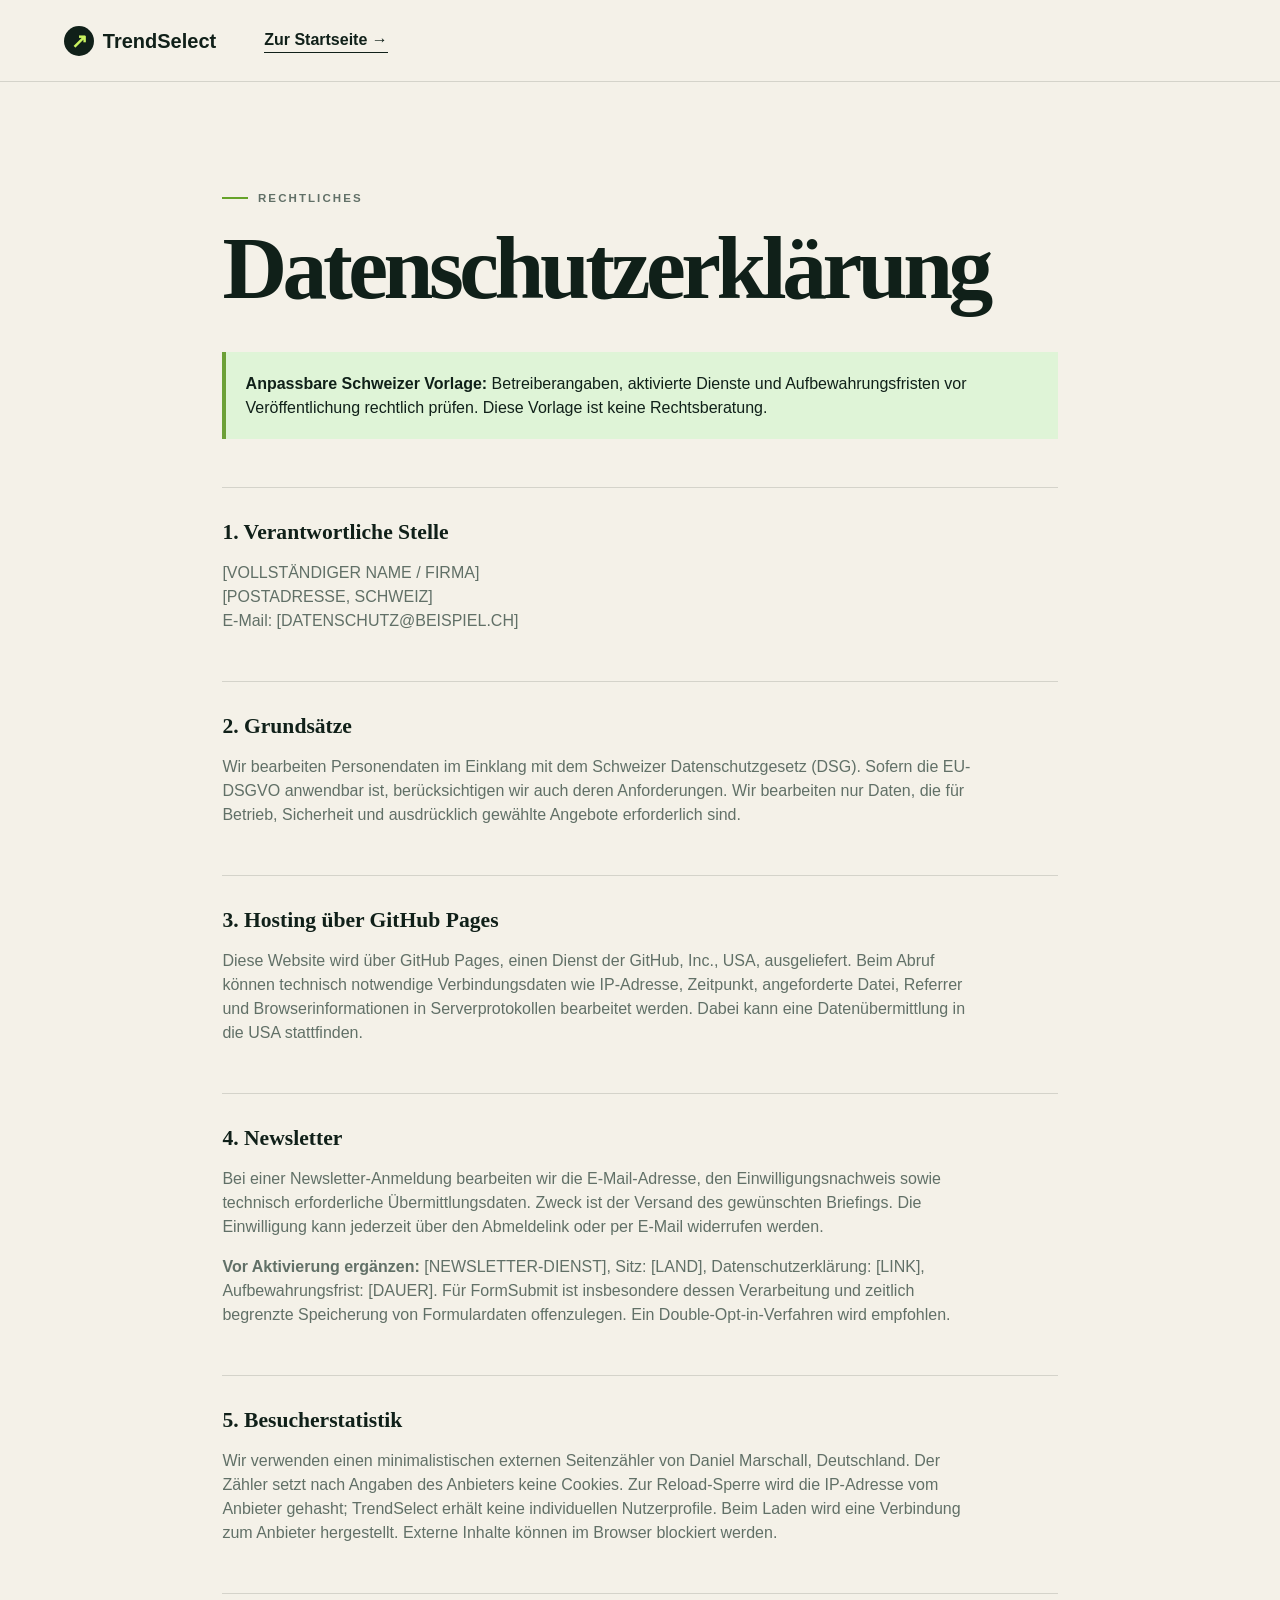
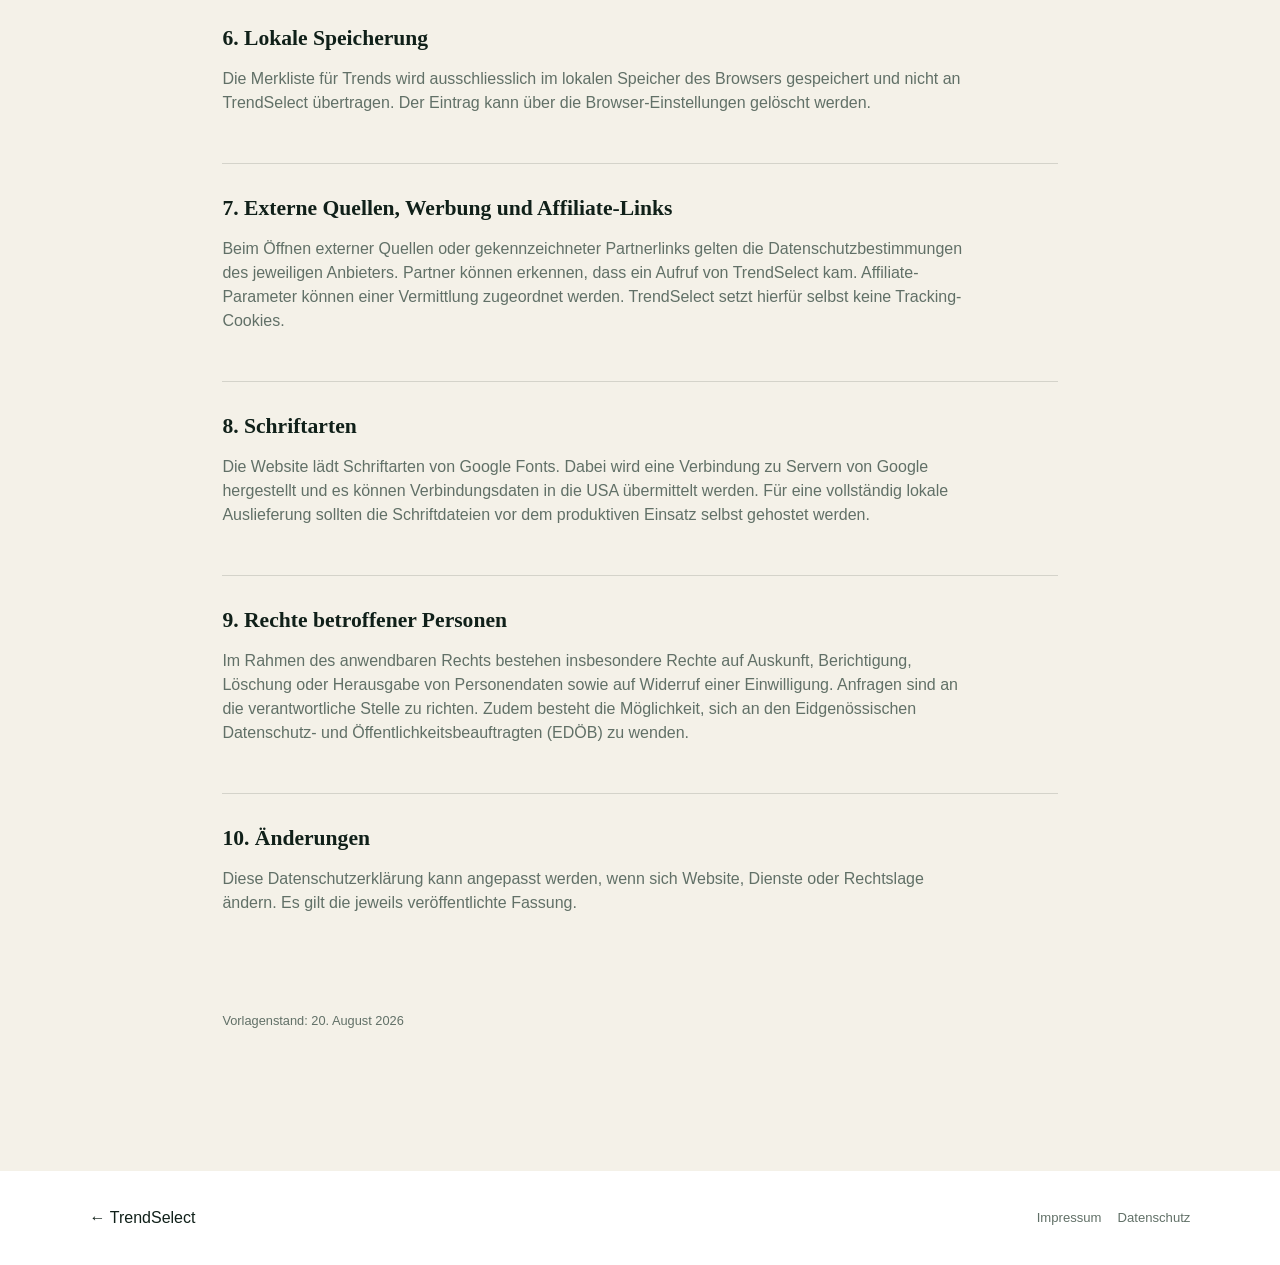
==== datenschutz.html @ ccfffd93 "Prepare privacy-friendly monetization" ====
<!doctype html>
<html lang="de"><head><meta charset="utf-8"><meta name="viewport" content="width=device-width,initial-scale=1"><meta name="robots" content="noindex"><title>Datenschutz – TrendSelect</title><link rel="stylesheet" href="styles.css"><link rel="stylesheet" href="enhancements.css"><link rel="stylesheet" href="legal.css"></head>
<body><header class="site-header"><a class="brand" href="index.html"><span class="brand-mark">↗</span>TrendSelect</a><a class="header-cta" href="index.html">Zur Startseite →</a></header><main class="legal-page"><p class="eyebrow"><span></span> Rechtliches</p><h1>Datenschutzerklärung</h1><div class="template-notice"><strong>Anpassbare Schweizer Vorlage:</strong> Betreiberangaben, aktivierte Dienste und Aufbewahrungsfristen vor Veröffentlichung rechtlich prüfen. Diese Vorlage ist keine Rechtsberatung.</div><section><h2>1. Verantwortliche Stelle</h2><p>[VOLLSTÄNDIGER NAME / FIRMA]<br>[POSTADRESSE, SCHWEIZ]<br>E-Mail: [DATENSCHUTZ@BEISPIEL.CH]</p></section><section><h2>2. Grundsätze</h2><p>Wir bearbeiten Personendaten im Einklang mit dem Schweizer Datenschutzgesetz (DSG). Sofern die EU-DSGVO anwendbar ist, berücksichtigen wir auch deren Anforderungen. Wir bearbeiten nur Daten, die für Betrieb, Sicherheit und ausdrücklich gewählte Angebote erforderlich sind.</p></section><section><h2>3. Hosting über GitHub Pages</h2><p>Diese Website wird über GitHub Pages, einen Dienst der GitHub, Inc., USA, ausgeliefert. Beim Abruf können technisch notwendige Verbindungsdaten wie IP-Adresse, Zeitpunkt, angeforderte Datei, Referrer und Browserinformationen in Serverprotokollen bearbeitet werden. Dabei kann eine Datenübermittlung in die USA stattfinden.</p></section><section><h2>4. Newsletter</h2><p>Bei einer Newsletter-Anmeldung bearbeiten wir die E-Mail-Adresse, den Einwilligungsnachweis sowie technisch erforderliche Übermittlungsdaten. Zweck ist der Versand des gewünschten Briefings. Die Einwilligung kann jederzeit über den Abmeldelink oder per E-Mail widerrufen werden.</p><p><strong>Vor Aktivierung ergänzen:</strong> [NEWSLETTER-DIENST], Sitz: [LAND], Datenschutzerklärung: [LINK], Aufbewahrungsfrist: [DAUER]. Für FormSubmit ist insbesondere dessen Verarbeitung und zeitlich begrenzte Speicherung von Formulardaten offenzulegen. Ein Double-Opt-in-Verfahren wird empfohlen.</p></section><section><h2>5. Besucherstatistik</h2><p>Wir verwenden einen minimalistischen externen Seitenzähler von Daniel Marschall, Deutschland. Der Zähler setzt nach Angaben des Anbieters keine Cookies. Zur Reload-Sperre wird die IP-Adresse vom Anbieter gehasht; TrendSelect erhält keine individuellen Nutzerprofile. Beim Laden wird eine Verbindung zum Anbieter hergestellt. Externe Inhalte können im Browser blockiert werden.</p></section><section><h2>6. Lokale Speicherung</h2><p>Die Merkliste für Trends wird ausschliesslich im lokalen Speicher des Browsers gespeichert und nicht an TrendSelect übertragen. Der Eintrag kann über die Browser-Einstellungen gelöscht werden.</p></section><section><h2>7. Externe Quellen, Werbung und Affiliate-Links</h2><p>Beim Öffnen externer Quellen oder gekennzeichneter Partnerlinks gelten die Datenschutzbestimmungen des jeweiligen Anbieters. Partner können erkennen, dass ein Aufruf von TrendSelect kam. Affiliate-Parameter können einer Vermittlung zugeordnet werden. TrendSelect setzt hierfür selbst keine Tracking-Cookies.</p></section><section><h2>8. Schriftarten</h2><p>Die Website lädt Schriftarten von Google Fonts. Dabei wird eine Verbindung zu Servern von Google hergestellt und es können Verbindungsdaten in die USA übermittelt werden. Für eine vollständig lokale Auslieferung sollten die Schriftdateien vor dem produktiven Einsatz selbst gehostet werden.</p></section><section><h2>9. Rechte betroffener Personen</h2><p>Im Rahmen des anwendbaren Rechts bestehen insbesondere Rechte auf Auskunft, Berichtigung, Löschung oder Herausgabe von Personendaten sowie auf Widerruf einer Einwilligung. Anfragen sind an die verantwortliche Stelle zu richten. Zudem besteht die Möglichkeit, sich an den Eidgenössischen Datenschutz- und Öffentlichkeitsbeauftragten (EDÖB) zu wenden.</p></section><section><h2>10. Änderungen</h2><p>Diese Datenschutzerklärung kann angepasst werden, wenn sich Website, Dienste oder Rechtslage ändern. Es gilt die jeweils veröffentlichte Fassung.</p></section><p class="legal-updated">Vorlagenstand: 20. August 2026</p></main><footer><a href="index.html">← TrendSelect</a><nav class="legal-nav"><a href="impressum.html">Impressum</a><a href="datenschutz.html">Datenschutz</a></nav></footer></body></html>
---- styles.css ----
:root{--ink:#102019;--muted:#617067;--paper:#f4f1e8;--white:#fff;--lime:#c9f260;--mint:#dff4d7;--line:rgba(16,32,25,.14);--radius:22px}*{box-sizing:border-box}html{scroll-behavior:smooth}body{margin:0;background:var(--paper);color:var(--ink);font-family:"DM Sans",sans-serif;line-height:1.5}button,input{font:inherit}a{color:inherit;text-decoration:none}.sr-only{position:absolute;width:1px;height:1px;padding:0;margin:-1px;overflow:hidden;clip:rect(0,0,0,0);white-space:nowrap;border:0}.skip-link{position:fixed;z-index:99;left:1rem;top:-4rem;background:var(--ink);color:white;padding:.7rem 1rem}.skip-link:focus{top:1rem}.site-header{height:82px;display:flex;align-items:center;padding:0 clamp(1.2rem,5vw,5rem);border-bottom:1px solid var(--line);gap:3rem;position:relative;z-index:10}.brand{font-family:Manrope,sans-serif;font-size:1.25rem;font-weight:800;display:flex;align-items:center;gap:.55rem}.brand-mark{display:grid;place-items:center;background:var(--ink);color:var(--lime);border-radius:50%;width:30px;height:30px}.site-header nav{display:flex;gap:2rem;margin-left:auto}.site-header nav a{font-size:.9rem;color:var(--muted)}.site-header nav a:hover{color:var(--ink)}.header-cta{font-weight:700;border-bottom:1px solid}.menu-toggle{display:none;background:none;border:0;padding:.4rem}.hero{min-height:680px;padding:clamp(4rem,8vw,8rem) clamp(1.2rem,7vw,7.5rem);display:grid;grid-template-columns:1.05fr .95fr;gap:5vw;overflow:hidden}.eyebrow{text-transform:uppercase;letter-spacing:.18em;font-size:.72rem;font-weight:700;display:flex;align-items:center;gap:.6rem}.eyebrow span{width:26px;height:2px;background:#66a329}.hero h1,.section-heading h2,.method h2,.newsletter h2{font-family:Manrope,sans-serif;font-size:clamp(3rem,6.2vw,6.4rem);line-height:.95;letter-spacing:-.055em;margin:1.6rem 0 2rem}.hero h1 em,.method h2 em{font-family:Georgia,serif;font-weight:400;color:#598c29}.hero-lead{max-width:570px;font-size:1.18rem;color:var(--muted)}.hero-actions{display:flex;align-items:center;gap:2rem;margin-top:2.3rem}.button{padding:1rem 1.3rem;border-radius:3px;font-weight:700}.button.primary{background:var(--ink);color:white}.button span{margin-left:1rem;color:var(--lime)}.text-link{font-weight:700}.hero-visual{position:relative;min-height:480px}.orb{position:absolute;border-radius:50%;filter:blur(2px)}.orb-one{width:390px;height:390px;right:3%;top:0;background:radial-gradient(circle at 30% 28%,#f1ffd4,#91c44f 52%,#315f27);box-shadow:inset -35px -35px 70px rgba(8,35,18,.35)}.orb-two{width:190px;height:190px;left:2%;bottom:2%;background:radial-gradient(circle at 65% 30%,#eef8c0,#7eac4c 52%,#244a2a)}.signal-card{position:absolute;z-index:2;background:rgba(247,247,237,.92);backdrop-filter:blur(10px);box-shadow:0 18px 55px rgba(24,49,28,.13)}.featured{width:290px;right:10%;top:15%;padding:1.5rem}.signal-index,.mini span{font-size:.65rem;letter-spacing:.15em;color:var(--muted)}.signal-icon{float:right;font-size:1.4rem}.featured h2{font-family:Manrope;font-size:1.65rem;line-height:1.05;margin:2rem 0 1rem}.featured p{font-size:.86rem;color:var(--muted)}.signal-score{display:block;border-top:1px solid var(--line);margin-top:1.4rem;padding-top:1rem;font-size:.75rem;font-weight:700}.mini{left:0;bottom:11%;padding:1.2rem;width:175px}.mini strong{display:block;font-family:Manrope;font-size:1.2rem;line-height:1.1;margin:.7rem 0}.mini i{position:absolute;right:1rem;bottom:1rem}.pulse{position:absolute;right:1%;bottom:0;display:flex;align-items:flex-end;gap:4px}.pulse span{display:block;width:4px;background:var(--ink)}.pulse span:nth-child(1){height:18px}.pulse span:nth-child(2){height:35px}.pulse span:nth-child(3){height:26px}.ticker{background:var(--ink);color:white;overflow:hidden;white-space:nowrap;padding:1rem 0}.ticker div{width:max-content;word-spacing:2.3rem;animation:ticker 28s linear infinite;text-transform:uppercase;font-size:.73rem;letter-spacing:.13em}.ticker b{color:var(--lime)}@keyframes ticker{to{transform:translateX(-50%)}}.trends-section{padding:7rem clamp(1.2rem,7vw,7.5rem)}.section-heading{display:flex;align-items:end;justify-content:space-between;gap:3rem}.section-heading h2{font-size:clamp(2.6rem,5vw,5rem);margin:1rem 0 0}.section-heading>p{color:var(--muted);max-width:420px}.toolbar{display:flex;justify-content:space-between;gap:1rem;margin:3.5rem 0 2rem}.filters{display:flex;flex-wrap:wrap;gap:.5rem}.filter{border:1px solid var(--line);background:transparent;border-radius:30px;padding:.6rem 1rem;cursor:pointer}.filter:hover,.filter.active{background:var(--ink);color:white}.search{display:flex;border-bottom:1px solid var(--ink);align-items:center}.search input{border:0;background:none;outline:0;padding:.6rem;width:190px}.trend-grid{display:grid;grid-template-columns:repeat(3,1fr);gap:1.2rem}.trend-card{background:white;min-height:360px;padding:1.5rem;display:flex;flex-direction:column;position:relative;transition:transform .25s,box-shadow .25s}.trend-card:hover{transform:translateY(-5px);box-shadow:0 20px 45px rgba(30,52,37,.09)}.card-top{display:flex;justify-content:space-between}.tag{font-size:.68rem;text-transform:uppercase;letter-spacing:.12em;color:var(--muted)}.save{border:0;background:none;cursor:pointer;font-size:1.3rem}.save.active{color:#609425}.trend-symbol{font-size:3.5rem;margin:auto 0;text-align:center}.trend-card h3{font:700 1.45rem Manrope;margin:.5rem 0}.trend-card p{font-size:.9rem;color:var(--muted)}.card-bottom{display:flex;align-items:center;justify-content:space-between;margin-top:auto;border-top:1px solid var(--line);padding-top:1rem}.momentum{font-size:.75rem;font-weight:700}.open-card{border:0;background:var(--ink);color:white;width:34px;height:34px;border-radius:50%;cursor:pointer}.empty-state{text-align:center;padding:3rem;color:var(--muted)}.method{background:var(--ink);color:white;padding:7rem clamp(1.2rem,7vw,7.5rem);display:grid;grid-template-columns:1fr 1fr;gap:8vw}.eyebrow.light span{background:var(--lime)}.method h2{font-size:clamp(3rem,5.2vw,5.4rem)}.method h2 em{color:var(--lime)}.method ol{list-style:none;padding:0;margin:0}.method li{display:grid;grid-template-columns:55px 1fr;gap:1rem;border-top:1px solid rgba(255,255,255,.17);padding:1.8rem 0}.method li>b{color:var(--lime);font-size:.75rem}.method h3{margin:0;font:700 1.3rem Manrope}.method li p{color:#aeb9b2;margin:.5rem 0}.newsletter{padding:7rem clamp(1.2rem,7vw,7.5rem);display:grid;grid-template-columns:1fr 1fr;gap:8vw;align-items:center;background:var(--mint)}.newsletter h2{font-size:clamp(3rem,5vw,5.2rem)}.newsletter>div>p{color:var(--muted);max-width:480px}.newsletter form{display:flex;margin-top:2rem;border-bottom:2px solid var(--ink)}.newsletter input{flex:1;background:none;border:0;outline:0;padding:1rem 0;min-width:0}.newsletter button{border:0;background:none;font-weight:700;cursor:pointer}.form-message{min-height:1.5em;font-size:.85rem}.newsletter small{color:var(--muted)}footer{padding:2.2rem clamp(1.2rem,7vw,7.5rem);display:flex;align-items:center;gap:2rem;background:white}footer p:nth-last-child(1){margin-left:auto;color:var(--muted)}dialog{border:0;max-width:560px;width:calc(100% - 2rem);padding:2.5rem;background:var(--paper);color:var(--ink);box-shadow:0 30px 100px rgba(0,0,0,.35)}dialog::backdrop{background:rgba(10,25,17,.72);backdrop-filter:blur(4px)}.dialog-close{position:absolute;right:1rem;top:.6rem;border:0;background:none;font-size:2rem;cursor:pointer}.dialog-category{color:#609425;text-transform:uppercase;letter-spacing:.13em;font-size:.7rem;font-weight:700}dialog h2{font:700 2.4rem Manrope;margin:.8rem 0}dialog h3{font-family:Manrope;margin-top:2rem}.dialog-meta{display:flex;gap:1rem;margin:1.5rem 0;padding:1rem 0;border-block:1px solid var(--line);font-size:.8rem;font-weight:700}.dialog-meta span{flex:1}.dialog-description,.dialog-insight{color:var(--muted)}@media(max-width:850px){.site-header{height:70px}.header-cta{display:none}.menu-toggle{display:grid;gap:4px;margin-left:auto}.menu-toggle span:not(.sr-only){display:block;width:24px;height:2px;background:var(--ink)}.site-header nav{display:none;position:absolute;left:0;right:0;top:70px;background:var(--paper);padding:1.5rem;box-shadow:0 15px 20px rgba(0,0,0,.08);flex-direction:column}.site-header nav.open{display:flex}.hero{grid-template-columns:1fr;padding-top:4rem}.hero-visual{min-height:450px}.section-heading,.toolbar{align-items:flex-start;flex-direction:column}.trend-grid{grid-template-columns:repeat(2,1fr)}.method,.newsletter{grid-template-columns:1fr}.method{gap:2rem}}@media(max-width:560px){.hero h1{font-size:3.1rem}.hero-visual{min-height:390px}.orb-one{width:300px;height:300px}.featured{right:0;width:240px}.mini{bottom:2%}.trend-grid{grid-template-columns:1fr}.search{width:100%}.search input{width:100%}footer{align-items:flex-start;flex-direction:column}footer p{margin:0!important}}@media(prefers-reduced-motion:reduce){html{scroll-behavior:auto}.ticker div{animation:none}.trend-card{transition:none}}
---- enhancements.css ----
.trend-facts {
  align-items: center;
  color: var(--muted);
  display: flex;
  font-size: .72rem;
  gap: 1rem;
  justify-content: space-between;
  margin-top: 1rem;
}

.trend-facts b {
  color: var(--ink);
  font-size: .95rem;
}

.dialog-source {
  align-items: center;
  border-bottom: 1px solid var(--ink);
  display: inline-flex;
  font-size: .86rem;
  font-weight: 700;
  gap: .5rem;
  margin-top: 1.25rem;
}

.dialog-source:hover { color: #598c29; }
.dialog-meta { flex-wrap: wrap; }
.dialog-meta span { min-width: 95px; }

.data-status {
  color: var(--muted);
  font-size: .72rem;
  letter-spacing: .04em;
  margin: -1rem 0 1.2rem;
  text-align: right;
}

@media (max-width: 850px) {
  .data-status { text-align: left; }
}

.monetization { padding: 1rem clamp(1.2rem,7vw,7.5rem) 7rem; }
.section-heading.compact h2 { font-size: clamp(2.4rem,4vw,4rem); }
.partner-grid { display:grid; grid-template-columns:1.4fr 1fr 1fr; gap:1.2rem; margin-top:3rem; }
.partner-card { background:#fff; min-height:300px; padding:1.5rem; display:flex; flex-direction:column; }
.partner-featured { background:var(--ink); color:#fff; justify-content:space-between; }
.partner-card h3 { font:700 1.35rem Manrope; line-height:1.15; }
.partner-card p { color:var(--muted); }
.partner-featured p { color:#b7c2bb; max-width:520px; }
.partner-card a { align-self:flex-start; border-bottom:1px solid currentColor; font-weight:700; margin-top:auto; }
.partner-card a span { margin-left:.5rem; }
.ad-label { color:#79877e; font-size:.62rem; letter-spacing:.12em; text-transform:uppercase; }
.partner-featured .ad-label,.partner-featured a { color:var(--lime); }
.partner-kicker { font-size:.7rem; letter-spacing:.15em; text-transform:uppercase; }
.partner-symbol { font-size:2.4rem; margin:2.5rem 0 1rem; }
.is-placeholder { opacity:.6; }
.newsletter form { border:0; display:block; margin-top:2rem; }
.newsletter-row { border-bottom:2px solid var(--ink); display:flex; }
.consent { align-items:flex-start; color:var(--muted); display:flex; font-size:.75rem; gap:.5rem; margin-top:1rem; }
.consent input { flex:0 0 auto; margin-top:.2rem; }
.consent a { text-decoration:underline; }
.honeypot,.privacy-counter { height:1px!important; left:-9999px!important; opacity:0!important; overflow:hidden!important; position:absolute!important; width:1px!important; }
.legal-nav { display:flex; gap:1rem; margin-left:auto; }
.legal-nav a { color:var(--muted); font-size:.82rem; }
footer>p:last-child { margin-left:0; }
@media(max-width:850px){.partner-grid{grid-template-columns:1fr 1fr}.partner-featured{grid-column:1/-1}}
@media(max-width:560px){.partner-grid{grid-template-columns:1fr}.legal-nav{margin-left:0}.newsletter-row{align-items:stretch}}
---- legal.css ----
.legal-page{max-width:880px;margin:0 auto;padding:6rem 1.4rem 8rem}.legal-page h1{font:800 clamp(3rem,7vw,6rem)/1 Manrope;margin:1rem 0 2.5rem;letter-spacing:-.05em}.legal-page section{border-top:1px solid var(--line);padding:2rem 0}.legal-page h2{font:700 1.35rem Manrope;margin:0 0 1rem}.legal-page p{color:var(--muted);max-width:760px}.legal-page a{text-decoration:underline}.template-notice{background:var(--mint);border-left:4px solid #6ca037;margin-bottom:3rem;padding:1.2rem}.legal-updated{font-size:.8rem;margin-top:3rem}
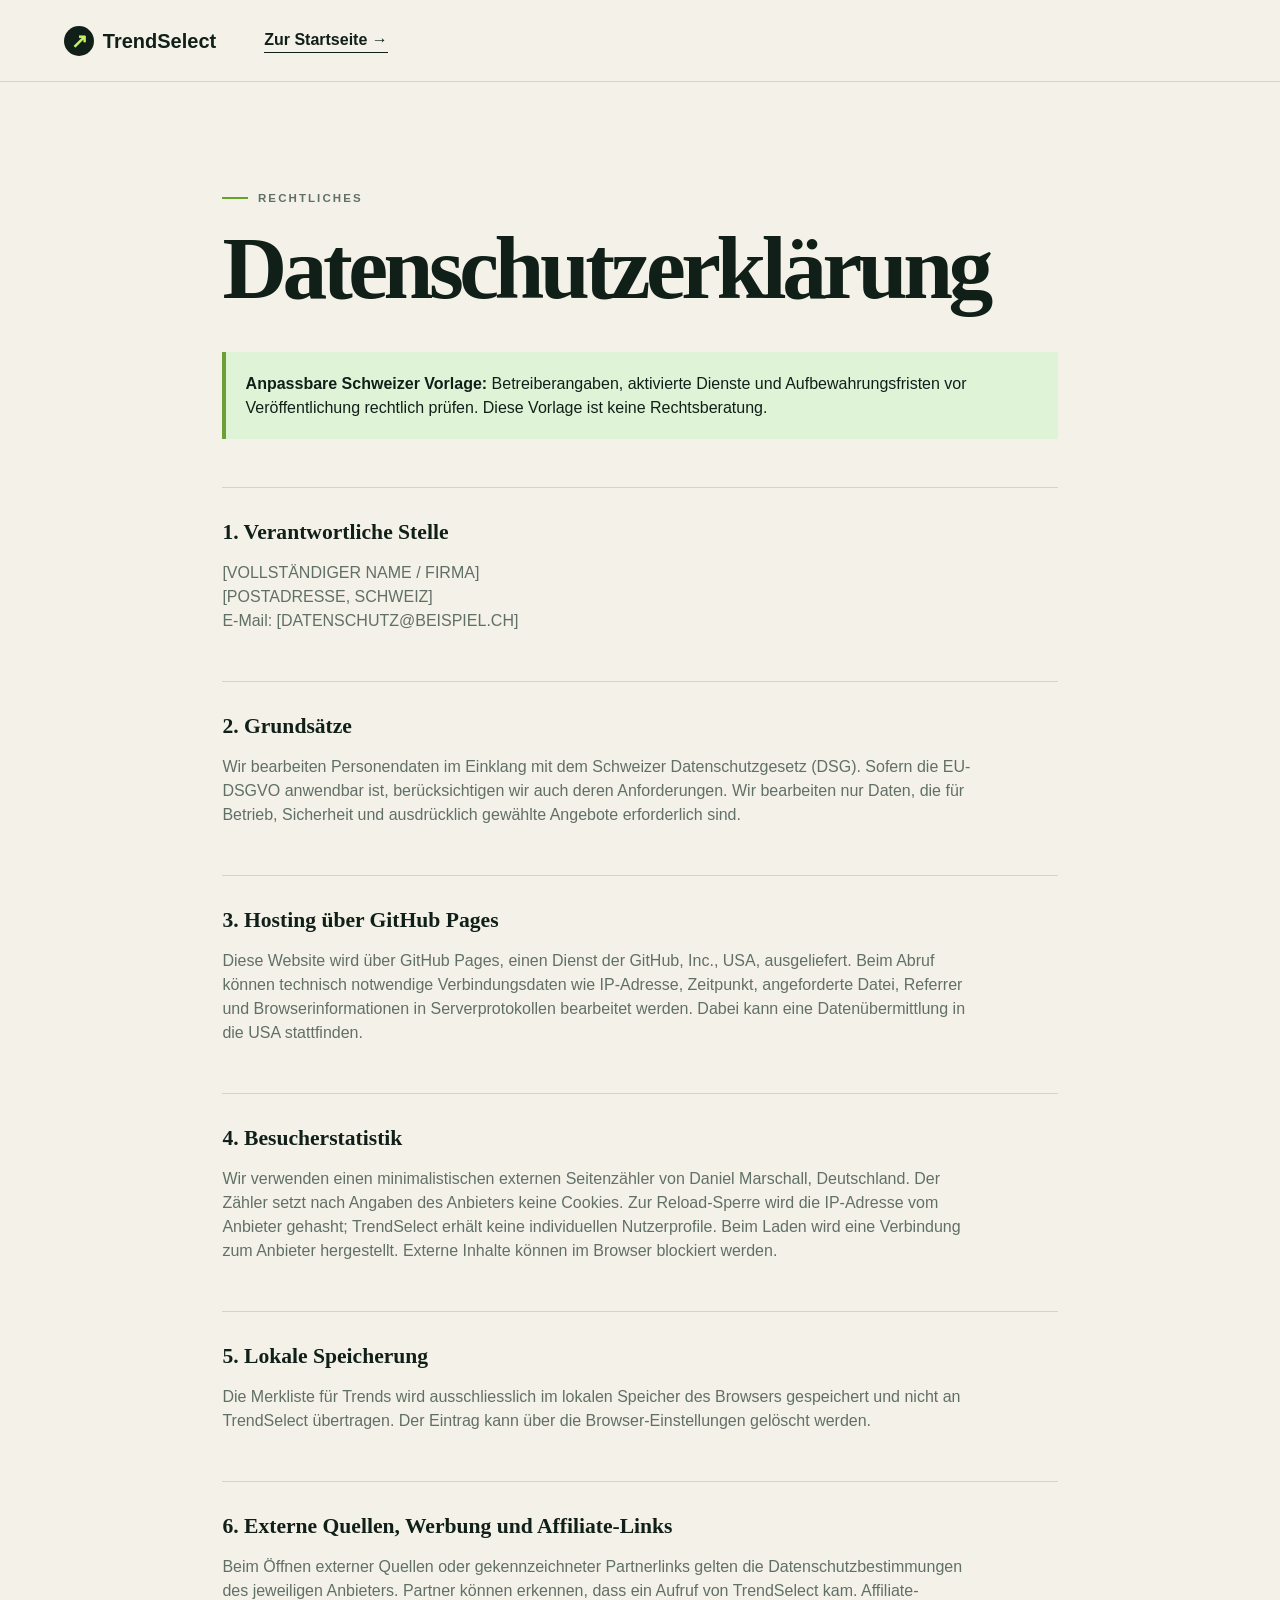
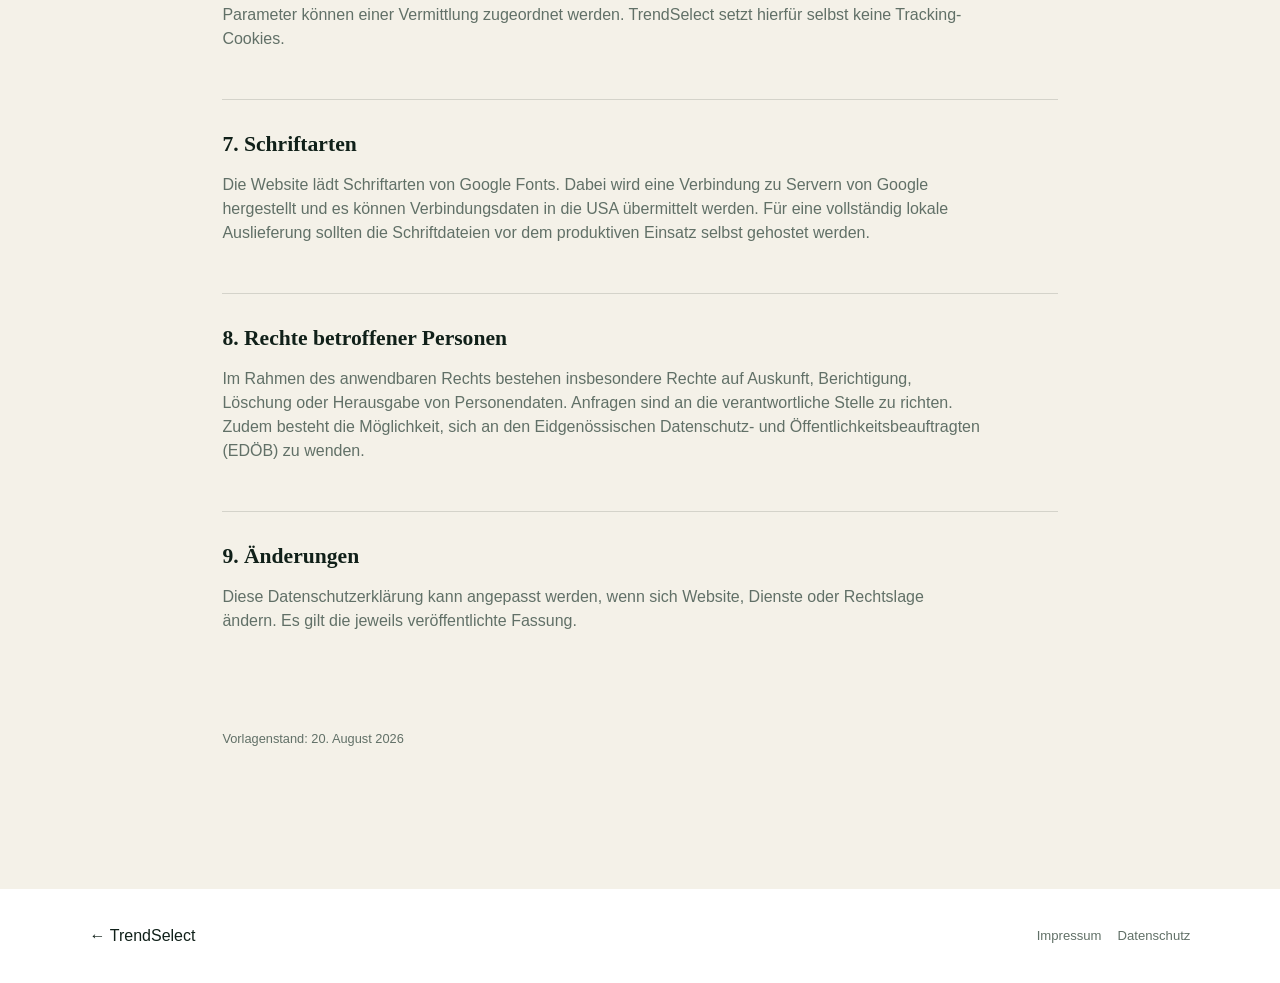
==== commit bf5b2256: "Focus monetization on affiliate and ad placements" ====
--- a/datenschutz.html
+++ b/datenschutz.html
@@ -1,3 +1,25 @@
 <!doctype html>
-<html lang="de"><head><meta charset="utf-8"><meta name="viewport" content="width=device-width,initial-scale=1"><meta name="robots" content="noindex"><title>Datenschutz – TrendSelect</title><link rel="stylesheet" href="styles.css"><link rel="stylesheet" href="enhancements.css"><link rel="stylesheet" href="legal.css"></head>
-<body><header class="site-header"><a class="brand" href="index.html"><span class="brand-mark">↗</span>TrendSelect</a><a class="header-cta" href="index.html">Zur Startseite →</a></header><main class="legal-page"><p class="eyebrow"><span></span> Rechtliches</p><h1>Datenschutzerklärung</h1><div class="template-notice"><strong>Anpassbare Schweizer Vorlage:</strong> Betreiberangaben, aktivierte Dienste und Aufbewahrungsfristen vor Veröffentlichung rechtlich prüfen. Diese Vorlage ist keine Rechtsberatung.</div><section><h2>1. Verantwortliche Stelle</h2><p>[VOLLSTÄNDIGER NAME / FIRMA]<br>[POSTADRESSE, SCHWEIZ]<br>E-Mail: [DATENSCHUTZ@BEISPIEL.CH]</p></section><section><h2>2. Grundsätze</h2><p>Wir bearbeiten Personendaten im Einklang mit dem Schweizer Datenschutzgesetz (DSG). Sofern die EU-DSGVO anwendbar ist, berücksichtigen wir auch deren Anforderungen. Wir bearbeiten nur Daten, die für Betrieb, Sicherheit und ausdrücklich gewählte Angebote erforderlich sind.</p></section><section><h2>3. Hosting über GitHub Pages</h2><p>Diese Website wird über GitHub Pages, einen Dienst der GitHub, Inc., USA, ausgeliefert. Beim Abruf können technisch notwendige Verbindungsdaten wie IP-Adresse, Zeitpunkt, angeforderte Datei, Referrer und Browserinformationen in Serverprotokollen bearbeitet werden. Dabei kann eine Datenübermittlung in die USA stattfinden.</p></section><section><h2>4. Newsletter</h2><p>Bei einer Newsletter-Anmeldung bearbeiten wir die E-Mail-Adresse, den Einwilligungsnachweis sowie technisch erforderliche Übermittlungsdaten. Zweck ist der Versand des gewünschten Briefings. Die Einwilligung kann jederzeit über den Abmeldelink oder per E-Mail widerrufen werden.</p><p><strong>Vor Aktivierung ergänzen:</strong> [NEWSLETTER-DIENST], Sitz: [LAND], Datenschutzerklärung: [LINK], Aufbewahrungsfrist: [DAUER]. Für FormSubmit ist insbesondere dessen Verarbeitung und zeitlich begrenzte Speicherung von Formulardaten offenzulegen. Ein Double-Opt-in-Verfahren wird empfohlen.</p></section><section><h2>5. Besucherstatistik</h2><p>Wir verwenden einen minimalistischen externen Seitenzähler von Daniel Marschall, Deutschland. Der Zähler setzt nach Angaben des Anbieters keine Cookies. Zur Reload-Sperre wird die IP-Adresse vom Anbieter gehasht; TrendSelect erhält keine individuellen Nutzerprofile. Beim Laden wird eine Verbindung zum Anbieter hergestellt. Externe Inhalte können im Browser blockiert werden.</p></section><section><h2>6. Lokale Speicherung</h2><p>Die Merkliste für Trends wird ausschliesslich im lokalen Speicher des Browsers gespeichert und nicht an TrendSelect übertragen. Der Eintrag kann über die Browser-Einstellungen gelöscht werden.</p></section><section><h2>7. Externe Quellen, Werbung und Affiliate-Links</h2><p>Beim Öffnen externer Quellen oder gekennzeichneter Partnerlinks gelten die Datenschutzbestimmungen des jeweiligen Anbieters. Partner können erkennen, dass ein Aufruf von TrendSelect kam. Affiliate-Parameter können einer Vermittlung zugeordnet werden. TrendSelect setzt hierfür selbst keine Tracking-Cookies.</p></section><section><h2>8. Schriftarten</h2><p>Die Website lädt Schriftarten von Google Fonts. Dabei wird eine Verbindung zu Servern von Google hergestellt und es können Verbindungsdaten in die USA übermittelt werden. Für eine vollständig lokale Auslieferung sollten die Schriftdateien vor dem produktiven Einsatz selbst gehostet werden.</p></section><section><h2>9. Rechte betroffener Personen</h2><p>Im Rahmen des anwendbaren Rechts bestehen insbesondere Rechte auf Auskunft, Berichtigung, Löschung oder Herausgabe von Personendaten sowie auf Widerruf einer Einwilligung. Anfragen sind an die verantwortliche Stelle zu richten. Zudem besteht die Möglichkeit, sich an den Eidgenössischen Datenschutz- und Öffentlichkeitsbeauftragten (EDÖB) zu wenden.</p></section><section><h2>10. Änderungen</h2><p>Diese Datenschutzerklärung kann angepasst werden, wenn sich Website, Dienste oder Rechtslage ändern. Es gilt die jeweils veröffentlichte Fassung.</p></section><p class="legal-updated">Vorlagenstand: 20. August 2026</p></main><footer><a href="index.html">← TrendSelect</a><nav class="legal-nav"><a href="impressum.html">Impressum</a><a href="datenschutz.html">Datenschutz</a></nav></footer></body></html>
+<html lang="de">
+<head>
+  <meta charset="utf-8"><meta name="viewport" content="width=device-width,initial-scale=1"><meta name="robots" content="noindex">
+  <title>Datenschutz – TrendSelect</title>
+  <link rel="stylesheet" href="styles.css"><link rel="stylesheet" href="enhancements.css"><link rel="stylesheet" href="legal.css">
+</head>
+<body>
+  <header class="site-header"><a class="brand" href="index.html"><span class="brand-mark">↗</span>TrendSelect</a><a class="header-cta" href="index.html">Zur Startseite →</a></header>
+  <main class="legal-page">
+    <p class="eyebrow"><span></span> Rechtliches</p><h1>Datenschutzerklärung</h1>
+    <div class="template-notice"><strong>Anpassbare Schweizer Vorlage:</strong> Betreiberangaben, aktivierte Dienste und Aufbewahrungsfristen vor Veröffentlichung rechtlich prüfen. Diese Vorlage ist keine Rechtsberatung.</div>
+    <section><h2>1. Verantwortliche Stelle</h2><p>[VOLLSTÄNDIGER NAME / FIRMA]<br>[POSTADRESSE, SCHWEIZ]<br>E-Mail: [DATENSCHUTZ@BEISPIEL.CH]</p></section>
+    <section><h2>2. Grundsätze</h2><p>Wir bearbeiten Personendaten im Einklang mit dem Schweizer Datenschutzgesetz (DSG). Sofern die EU-DSGVO anwendbar ist, berücksichtigen wir auch deren Anforderungen. Wir bearbeiten nur Daten, die für Betrieb, Sicherheit und ausdrücklich gewählte Angebote erforderlich sind.</p></section>
+    <section><h2>3. Hosting über GitHub Pages</h2><p>Diese Website wird über GitHub Pages, einen Dienst der GitHub, Inc., USA, ausgeliefert. Beim Abruf können technisch notwendige Verbindungsdaten wie IP-Adresse, Zeitpunkt, angeforderte Datei, Referrer und Browserinformationen in Serverprotokollen bearbeitet werden. Dabei kann eine Datenübermittlung in die USA stattfinden.</p></section>
+    <section><h2>4. Besucherstatistik</h2><p>Wir verwenden einen minimalistischen externen Seitenzähler von Daniel Marschall, Deutschland. Der Zähler setzt nach Angaben des Anbieters keine Cookies. Zur Reload-Sperre wird die IP-Adresse vom Anbieter gehasht; TrendSelect erhält keine individuellen Nutzerprofile. Beim Laden wird eine Verbindung zum Anbieter hergestellt. Externe Inhalte können im Browser blockiert werden.</p></section>
+    <section><h2>5. Lokale Speicherung</h2><p>Die Merkliste für Trends wird ausschliesslich im lokalen Speicher des Browsers gespeichert und nicht an TrendSelect übertragen. Der Eintrag kann über die Browser-Einstellungen gelöscht werden.</p></section>
+    <section><h2>6. Externe Quellen, Werbung und Affiliate-Links</h2><p>Beim Öffnen externer Quellen oder gekennzeichneter Partnerlinks gelten die Datenschutzbestimmungen des jeweiligen Anbieters. Partner können erkennen, dass ein Aufruf von TrendSelect kam. Affiliate-Parameter können einer Vermittlung zugeordnet werden. TrendSelect setzt hierfür selbst keine Tracking-Cookies.</p></section>
+    <section><h2>7. Schriftarten</h2><p>Die Website lädt Schriftarten von Google Fonts. Dabei wird eine Verbindung zu Servern von Google hergestellt und es können Verbindungsdaten in die USA übermittelt werden. Für eine vollständig lokale Auslieferung sollten die Schriftdateien vor dem produktiven Einsatz selbst gehostet werden.</p></section>
+    <section><h2>8. Rechte betroffener Personen</h2><p>Im Rahmen des anwendbaren Rechts bestehen insbesondere Rechte auf Auskunft, Berichtigung, Löschung oder Herausgabe von Personendaten. Anfragen sind an die verantwortliche Stelle zu richten. Zudem besteht die Möglichkeit, sich an den Eidgenössischen Datenschutz- und Öffentlichkeitsbeauftragten (EDÖB) zu wenden.</p></section>
+    <section><h2>9. Änderungen</h2><p>Diese Datenschutzerklärung kann angepasst werden, wenn sich Website, Dienste oder Rechtslage ändern. Es gilt die jeweils veröffentlichte Fassung.</p></section>
+    <p class="legal-updated">Vorlagenstand: 20. August 2026</p>
+  </main>
+  <footer><a href="index.html">← TrendSelect</a><nav class="legal-nav"><a href="impressum.html">Impressum</a><a href="datenschutz.html">Datenschutz</a></nav></footer>
+</body></html>
--- a/enhancements.css
+++ b/enhancements.css
@@ -54,14 +54,13 @@
 .partner-kicker { font-size:.7rem; letter-spacing:.15em; text-transform:uppercase; }
 .partner-symbol { font-size:2.4rem; margin:2.5rem 0 1rem; }
 .is-placeholder { opacity:.6; }
-.newsletter form { border:0; display:block; margin-top:2rem; }
-.newsletter-row { border-bottom:2px solid var(--ink); display:flex; }
-.consent { align-items:flex-start; color:var(--muted); display:flex; font-size:.75rem; gap:.5rem; margin-top:1rem; }
-.consent input { flex:0 0 auto; margin-top:.2rem; }
-.consent a { text-decoration:underline; }
-.honeypot,.privacy-counter { height:1px!important; left:-9999px!important; opacity:0!important; overflow:hidden!important; position:absolute!important; width:1px!important; }
+.privacy-counter { height:1px!important; left:-9999px!important; opacity:0!important; overflow:hidden!important; position:absolute!important; width:1px!important; }
 .legal-nav { display:flex; gap:1rem; margin-left:auto; }
 .legal-nav a { color:var(--muted); font-size:.82rem; }
 footer>p:last-child { margin-left:0; }
 @media(max-width:850px){.partner-grid{grid-template-columns:1fr 1fr}.partner-featured{grid-column:1/-1}}
-@media(max-width:560px){.partner-grid{grid-template-columns:1fr}.legal-nav{margin-left:0}.newsletter-row{align-items:stretch}}
+@media(max-width:560px){.partner-grid{grid-template-columns:1fr}.legal-nav{margin-left:0}}
+
+.sponsor-strip{align-items:center;background:var(--lime);display:grid;gap:1.2rem;grid-template-columns:auto 1fr auto;padding:1.15rem clamp(1.2rem,7vw,7.5rem)}
+.sponsor-strip>span{font-size:.62rem;font-weight:700;letter-spacing:.12em;text-transform:uppercase}.sponsor-strip p{margin:0;text-align:center}.sponsor-strip a{border-bottom:1px solid;font-size:.82rem;font-weight:700;white-space:nowrap}
+@media(max-width:700px){.sponsor-strip{grid-template-columns:1fr}.sponsor-strip p{text-align:left}.sponsor-strip a{justify-self:start}}
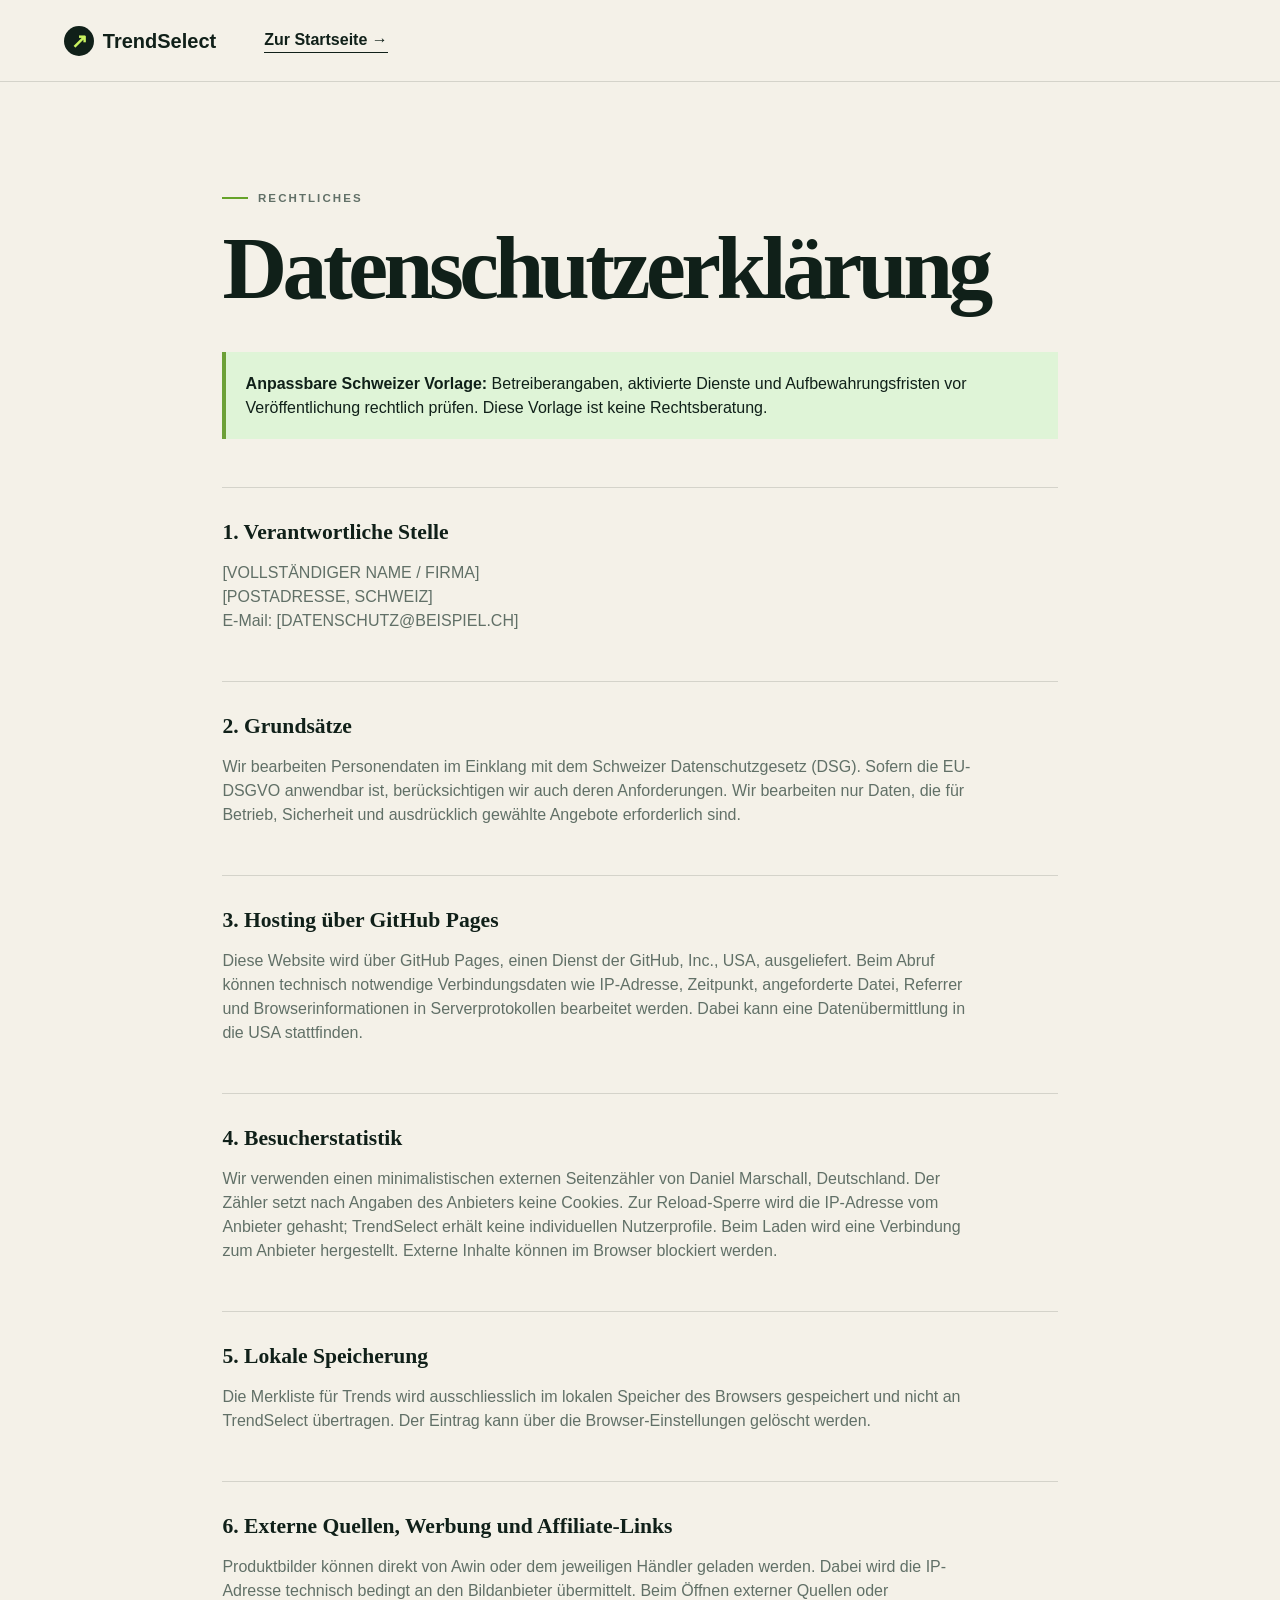
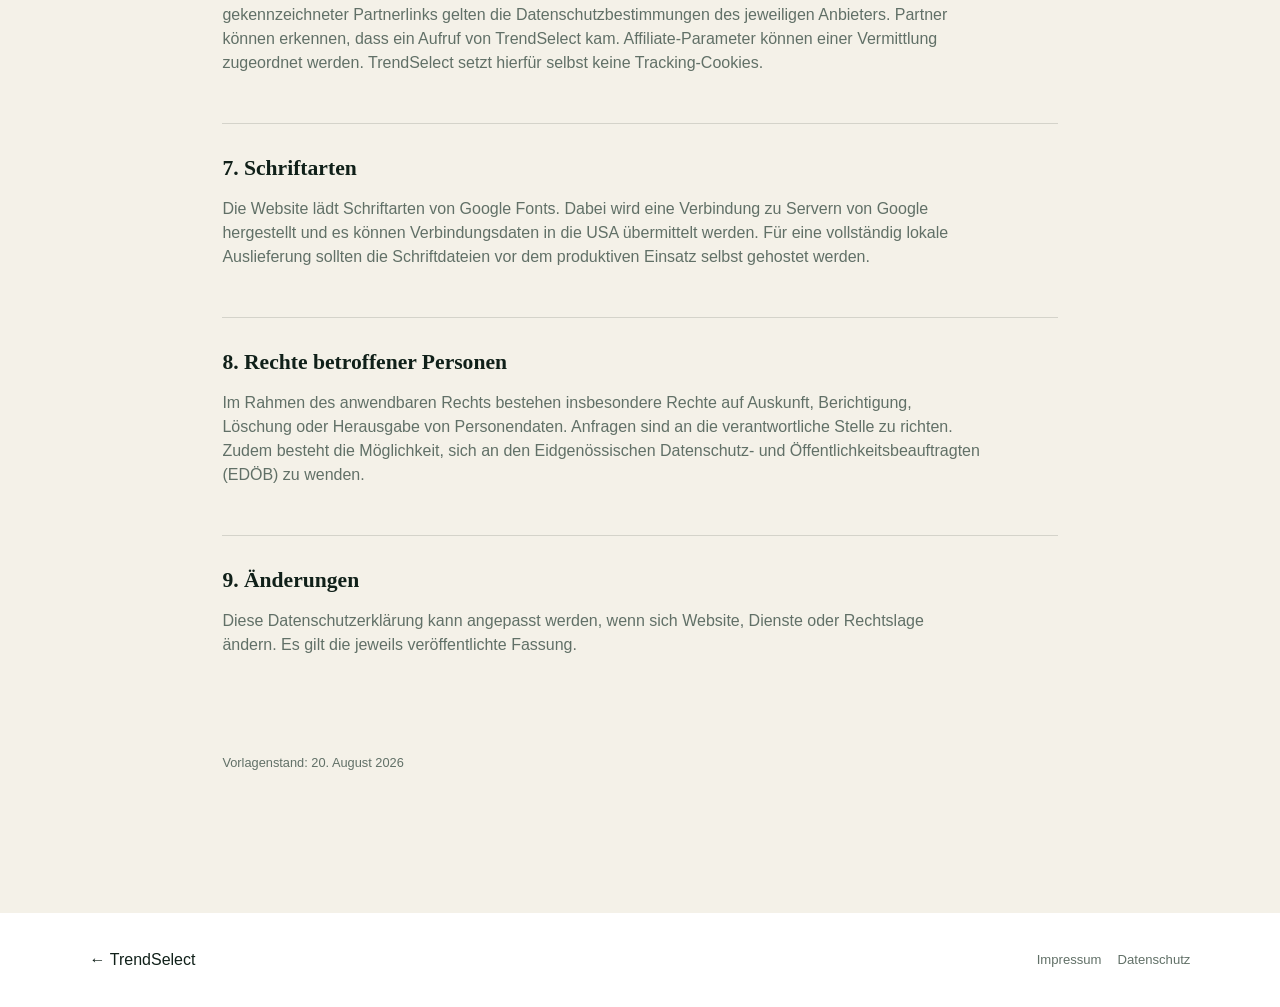
==== commit c3ea5fac: "Automatische Affiliate-Produktfeeds integrieren" ====
--- a/datenschutz.html
+++ b/datenschutz.html
@@ -15,7 +15,7 @@
     <section><h2>3. Hosting über GitHub Pages</h2><p>Diese Website wird über GitHub Pages, einen Dienst der GitHub, Inc., USA, ausgeliefert. Beim Abruf können technisch notwendige Verbindungsdaten wie IP-Adresse, Zeitpunkt, angeforderte Datei, Referrer und Browserinformationen in Serverprotokollen bearbeitet werden. Dabei kann eine Datenübermittlung in die USA stattfinden.</p></section>
     <section><h2>4. Besucherstatistik</h2><p>Wir verwenden einen minimalistischen externen Seitenzähler von Daniel Marschall, Deutschland. Der Zähler setzt nach Angaben des Anbieters keine Cookies. Zur Reload-Sperre wird die IP-Adresse vom Anbieter gehasht; TrendSelect erhält keine individuellen Nutzerprofile. Beim Laden wird eine Verbindung zum Anbieter hergestellt. Externe Inhalte können im Browser blockiert werden.</p></section>
     <section><h2>5. Lokale Speicherung</h2><p>Die Merkliste für Trends wird ausschliesslich im lokalen Speicher des Browsers gespeichert und nicht an TrendSelect übertragen. Der Eintrag kann über die Browser-Einstellungen gelöscht werden.</p></section>
-    <section><h2>6. Externe Quellen, Werbung und Affiliate-Links</h2><p>Beim Öffnen externer Quellen oder gekennzeichneter Partnerlinks gelten die Datenschutzbestimmungen des jeweiligen Anbieters. Partner können erkennen, dass ein Aufruf von TrendSelect kam. Affiliate-Parameter können einer Vermittlung zugeordnet werden. TrendSelect setzt hierfür selbst keine Tracking-Cookies.</p></section>
+    <section><h2>6. Externe Quellen, Werbung und Affiliate-Links</h2><p>Produktbilder können direkt von Awin oder dem jeweiligen Händler geladen werden. Dabei wird die IP-Adresse technisch bedingt an den Bildanbieter übermittelt. Beim Öffnen externer Quellen oder gekennzeichneter Partnerlinks gelten die Datenschutzbestimmungen des jeweiligen Anbieters. Partner können erkennen, dass ein Aufruf von TrendSelect kam. Affiliate-Parameter können einer Vermittlung zugeordnet werden. TrendSelect setzt hierfür selbst keine Tracking-Cookies.</p></section>
     <section><h2>7. Schriftarten</h2><p>Die Website lädt Schriftarten von Google Fonts. Dabei wird eine Verbindung zu Servern von Google hergestellt und es können Verbindungsdaten in die USA übermittelt werden. Für eine vollständig lokale Auslieferung sollten die Schriftdateien vor dem produktiven Einsatz selbst gehostet werden.</p></section>
     <section><h2>8. Rechte betroffener Personen</h2><p>Im Rahmen des anwendbaren Rechts bestehen insbesondere Rechte auf Auskunft, Berichtigung, Löschung oder Herausgabe von Personendaten. Anfragen sind an die verantwortliche Stelle zu richten. Zudem besteht die Möglichkeit, sich an den Eidgenössischen Datenschutz- und Öffentlichkeitsbeauftragten (EDÖB) zu wenden.</p></section>
     <section><h2>9. Änderungen</h2><p>Diese Datenschutzerklärung kann angepasst werden, wenn sich Website, Dienste oder Rechtslage ändern. Es gilt die jeweils veröffentlichte Fassung.</p></section>
--- a/enhancements.css
+++ b/enhancements.css
@@ -64,3 +64,31 @@
 .sponsor-strip{align-items:center;background:var(--lime);display:grid;gap:1.2rem;grid-template-columns:auto 1fr auto;padding:1.15rem clamp(1.2rem,7vw,7.5rem)}
 .sponsor-strip>span{font-size:.62rem;font-weight:700;letter-spacing:.12em;text-transform:uppercase}.sponsor-strip p{margin:0;text-align:center}.sponsor-strip a{border-bottom:1px solid;font-size:.82rem;font-weight:700;white-space:nowrap}
 @media(max-width:700px){.sponsor-strip{grid-template-columns:1fr}.sponsor-strip p{text-align:left}.sponsor-strip a{justify-self:start}}
+
+.products-section{padding:6rem clamp(1.2rem,7vw,7.5rem)}
+.product-toolbar{align-items:center;display:flex;gap:1rem;justify-content:space-between;margin:2.5rem 0 1rem}
+.product-filters{display:flex;flex-wrap:wrap;gap:.55rem}
+.product-filter{background:transparent;border:1px solid #ced5d0;border-radius:999px;color:var(--ink);cursor:pointer;font:600 .75rem "DM Sans",sans-serif;padding:.65rem 1rem}
+.product-filter.active,.product-filter:hover{background:var(--ink);border-color:var(--ink);color:#fff}
+.product-status{color:var(--muted);font-size:.72rem;letter-spacing:.04em;margin:0 0 1.2rem;text-align:right}
+.product-grid{display:grid;gap:1.2rem;grid-template-columns:repeat(4,minmax(0,1fr))}
+.product-card{background:#fff;display:flex;flex-direction:column;min-width:0;overflow:hidden}
+.product-image-link{aspect-ratio:4/3;background:#e9edea;display:block;overflow:hidden}
+.product-image{height:100%;object-fit:contain;transition:transform .3s ease;width:100%}
+.product-image-link:hover .product-image{transform:scale(1.025)}
+.product-image-link.image-unavailable{background:linear-gradient(135deg,#e9edea,#dbe2dd)}
+.product-image-link.image-unavailable .product-image{display:none}
+.product-body{display:flex;flex:1;flex-direction:column;padding:1.15rem}
+.product-meta{color:#668453;font-size:.64rem;font-weight:700;letter-spacing:.08em;margin:0 0 .65rem;text-transform:uppercase}
+.product-card h3{font:700 1.05rem Manrope,sans-serif;line-height:1.3;margin:0}
+.product-description{color:var(--muted);display:-webkit-box;font-size:.8rem;line-height:1.55;margin:.65rem 0;overflow:hidden;-webkit-box-orient:vertical;-webkit-line-clamp:3}
+.product-price-row{align-items:baseline;display:flex;gap:.55rem;margin:auto 0 .8rem;padding-top:1rem}
+.product-price{font:700 1.1rem Manrope,sans-serif}.product-old-price{color:var(--muted);font-size:.75rem}
+.product-link{align-self:flex-start;border-bottom:1px solid;font-size:.8rem;font-weight:700}
+.product-empty{border:1px dashed #bcc7c0;padding:3.5rem 1.5rem;text-align:center}
+.product-empty[hidden]{display:none}.product-empty>span{color:#8bbf52;font-size:2.2rem}.product-empty h3{font:700 1.25rem Manrope;margin:.8rem 0 .4rem}.product-empty p{color:var(--muted);margin:auto;max-width:640px}
+.product-pagination{align-items:center;display:flex;gap:1rem;justify-content:center;margin-top:2rem}.product-pagination button{background:transparent;border:0;border-bottom:1px solid;cursor:pointer;font-weight:700;padding:.4rem}.product-pagination button:disabled{cursor:default;opacity:.35}.product-pagination span{color:var(--muted);font-size:.76rem}
+.catalog-ad{margin-top:3rem;min-height:260px}
+@media(max-width:1050px){.product-grid{grid-template-columns:repeat(3,minmax(0,1fr))}}
+@media(max-width:850px){.product-toolbar{align-items:stretch;flex-direction:column}.product-status{text-align:left}.product-grid{grid-template-columns:repeat(2,minmax(0,1fr))}}
+@media(max-width:560px){.products-section{padding-bottom:4.5rem;padding-top:4.5rem}.product-grid{grid-template-columns:1fr}}
